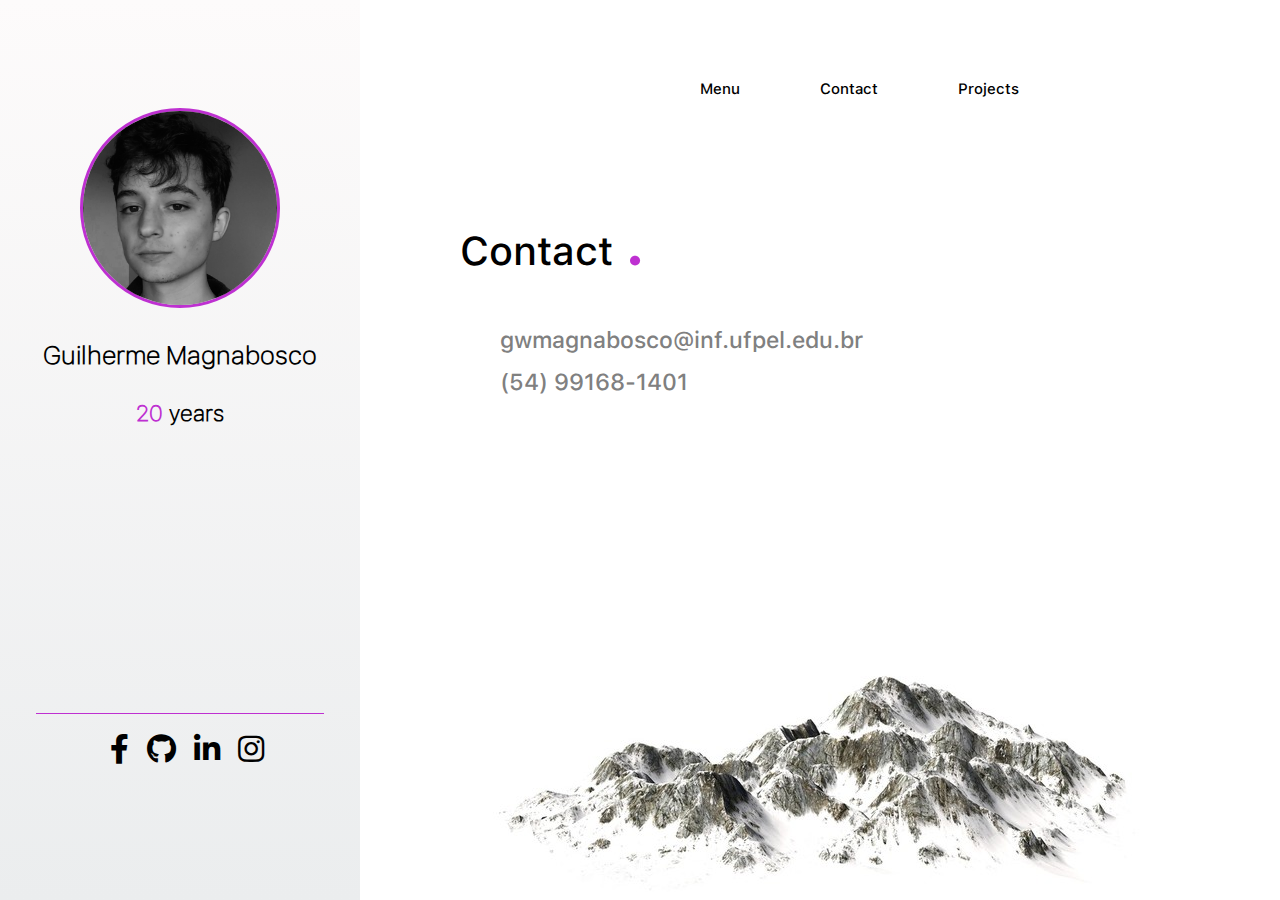
==== contact.html @ a56230af "First commit" ====
<!DOCTYPE html>
<html lang="en">
<head>
    <meta charset="UTF-8">
    <meta name="viewport" content="width=device-width, initial-scale=1.0">
    <title>Gui WM</title>
    <link rel="stylesheet" href="./css/all.css"> 
    <link rel="stylesheet" href="./css/style.css">
</head>
<body>
    <div class="app">
        <div class="intro">
                <img src="./images/me.jpeg" class="me" id="myImg">
                <div id="myModal" class="modal">
                    <!-- The Close Button -->
                    <span class="close">&times;</span>
                  
                    <!-- Modal Content (The Image) -->
                    <img class="modal-content" id="img01">
                  
                    <!-- Modal Caption (Image Text) -->
                    <div id="caption"></div>
                </div>

                <h1>Guilherme Magnabosco</h1>
                <h1 class="age"><spam>20</spam> years</h1>
                <div class="logos">
                    <a href="https://www.facebook.com/guilherme.magnabosco.9" target="_blank"><i class="fab fa-facebook-f"></i></a>
                    <a href="https://github.com/gwmagna22" target="_blank"><i class="fab fa-github"></i></a>
                    <a href="https://www.linkedin.com/in/guilherme-magnabosco-4ab592141/" target="_blank"><i class="fab fa-linkedin-in"></i></a>
                    <a href="https://www.instagram.com/guimagnabosco/?hl=pt" target="_blank"><i class="fab fa-instagram"></i></a>
                </div>  
        </div>
        <div class="experiences">
            <ul>
                <li class="grow"><a href="index.html">Menu</a></li>
                <li class="grow"><a href="contact.html">Contact</a></li>
                <li class="grow"><a href="projects.html">Projects</a></li>
            </ul>
            <div class="info">
                <p>Contact <spam>.</spam></p>
                <div class="text">
                    <p>gwmagnabosco@inf.ufpel.edu.br</p>
                    <p>(54) 99168-1401</p>
                </div>
            </div>
        </div>
    </div>

    <script src="./scripts/script.js"></script>

</body>
</html>
---- css/style.css ----
@font-face {
    src: url(../fonts/SF-Pro-Text-Regular.otf);
    font-family: apple;
}
@font-face {
    src: url(../fonts/SF-Pro-Text-Medium.otf);
    font-family: apple-medium;
}
@font-face {
    src: url(../fonts/SF-Pro-Text-Thin.otf);
    font-family: apple-thin;
}

 * {
    box-sizing: border-box;
    margin: 0;
    padding: 0;
}

html, body {
    height: 100%;
}

.app {
    height: 100%;
    display: flex;
    flex-direction: row;
    position: relative;
}

.intro {
    height: 100%;
    width: 500px;
    background-image: linear-gradient(#fdfbfb, #ebedee);
    text-align: center;
    font-family: apple-thin;
    font-size: 10px;
}

.experiences {
    background-color: white;
    background-image: url("../images/mountain.jpg");
    background-position: center bottom;
    background-repeat: no-repeat;
    width: 100%;
    font-family: apple-medium;
}

.info {
    margin-top: 100px;
    margin-right: 80px;
    margin-left: 100px;
}

.info p {
    font-size: 40px;
    margin-top: 100px;
}
.info p spam {
    color: #be30d1;
    font-size: 70px;
}

.text {
    font-size: 20px;
    color: gray;
    margin-top: 40px;
    text-indent: 40px; 
    margin-right: 100px;
    line-height: 1.6;
    width: 100%;
}

.intro h1 {
    margin-top: 30px;
    font-size: 25px;
}

ul {
    display: flex;
    flex-direction: row;
    justify-content: center;
    margin-top: 80px;
    list-style-type: none;
}


li {
   margin-left: 80px;
   font-size: 15px;
}

.me {
    margin-left: auto;
    margin-right: auto;
    border-radius: 320px;
    width: 200px;
    height: 200px;
    border: 3px solid #be30d1;
    margin-top: 30%;
    transition: all .5s ease-in-out;
}

.me:hover {
    transform: scale(1.2);
    cursor: pointer;
}

.photo {
    height: 120px;
    border-radius: 10px;
    transition: all .5s ease-in-out;
    margin-right: 20px;
    
    border: 3px solid black;

}

.photo:hover {
    transform: scale(1.2);
    cursor: pointer;
}

a {
    color: black;
    text-decoration: none;
}

a:hover {
    color: #be30d1;
}

body ul li.grow {
    transition: all .5s ease-in-out;
}

body ul li.grow:hover {
   transform: scale(1.5);
}

h1.age {
    font-size: 22px;
}

.age spam {
    color: #be30d1;
}

.text p{
    font-size: 23px;
    margin-top: 5px;
}


.logos {
    width: 80%;
    border-top: 1px solid #be30d1;
    margin-left: auto;
    margin-right: auto;
    margin-top: 80%;
}

.fab {
    font-size: 30px;
    margin-top: 20px;
    margin-left: 15px;
    transition: all .5s ease-in-out;
}

/*.fab {
    transition: all .5s ease-in-out
}*/

.fab:hover {
    transform: scale(1.5);
 }

 .project-images {
    width: 100%;
    display: flex;
    flex-direction: row;
    margin-top: 40px;
 }


 /* vai dar merda */

 /* The Modal (background) */
.modal {
    display: none; /* Hidden by default */
    position: fixed; /* Stay in place */
    z-index: 1; /* Sit on top */
    padding-top: 60px; /* Location of the box */
    left: 0;
    top: 0;
    width: 100%; /* Full width */
    height: 100%; /* Full height */
    /*overflow: auto; /* Enable scroll if needed */
    background-color: rgb(0,0,0); /* Fallback color */
    background-color: rgba(0,0,0,0.9); /* Black w/ opacity */
  }
  
  /* Modal Content (Image) */
  .modal-content {
    display: block;
    margin: auto;
    width: 80%;
    max-width: 700px;
    border-radius: 20px;
  }
  
  /* Caption of Modal Image (Image Text) - Same Width as the Image */
  #caption {
    margin: auto;
    display: block;
    width: 80%;
    max-width: 700px;
    text-align: center;
    color: #ccc;
    padding: 10px 0;
    height: 150px;
    font-size: 20px;
  }
  
  /* Add Animation - Zoom in the Modal */
  .modal-content, #caption {
    animation-name: zoom;
    animation-duration: 0.6s;
  }
  
  @keyframes zoom {
    from {transform:scale(0)}
    to {transform:scale(1)}
  }
  
  /* The Close Button */
  .close {
    position: absolute;
    top: 15px;
    right: 35px;
    color: #f1f1f1;
    font-size: 40px;
    font-weight: bold;
    transition: 0.3s;
  }
  
  .close:hover,
  .close:focus {
    color: #bbb;
    text-decoration: none;
    cursor: pointer;
  }
  
  /* 100% Image Width on Smaller Screens */
  @media only screen and (max-width: 700px){

    html, body {
        height: 100%;
    }

    .modal-content {
      width: 60%;
    }

    .app {
        flex-direction: column;
        height: 200%;
        width: 100%;
    }

    .intro {
        height: 100%;
        width: 100%;
        background-image: linear-gradient(#fdfbfb, #ebedee);
        text-align: center;
        font-family: apple-thin;
        font-size: 10px;
    }

    .experiences {
        background-image: none;
        background-position: center bottom;
        background-repeat: no-repeat;
        background-size: 100%;
        width: 100%;
        font-family: apple-medium;
        height: 100%;
    }

    .logos {
        width: 80%;
        position: absolute;
        bottom: 10px;
        left: 10%;
    }

    .me {
        margin-top: 50px;
    }

    ul {
        display: flex;
        justify-content: center;
        margin-top: 20px;
        list-style-type: none;
    }
    
    
    li {
       margin-left: 20px;
       font-size: 12px;
    }

    .info {
        width: 100%;
        margin-top: -100px;
        margin: -100px auto 0 ;
        /*margin-left: 20px;
        margin-right: 20px;*/
    }

    .info p {
        font-size: 20px;
        text-align: center;
    }

    .text {
        max-width: 280px;
        font-size: 15px;
        color: gray;
        margin-top: 10px;
        text-indent: 40px; 
        line-height: 1.3;
        margin-right: 10px;
        margin-bottom: 50px;
        width: 100%;
        margin: 0 auto;
    }

    .text p {
        font-size: 15px;
        color: gray;
        margin-top: 10px;
        margin-left: -50px;
        margin-right: auto;
        
    }

    .project-images {
        width: 100%;
        display: block;
        /*max-width: 400px;*/
        margin: 0 auto;
        margin-top: 0;
        /*margin: 0 auto;*/
        /*width: 200px;*/
    }    

    .projects-logos {
        visibility: hidden;
    }
    .photo {
        display: block;
        margin: 10px auto 0;
    }
    
    

  }
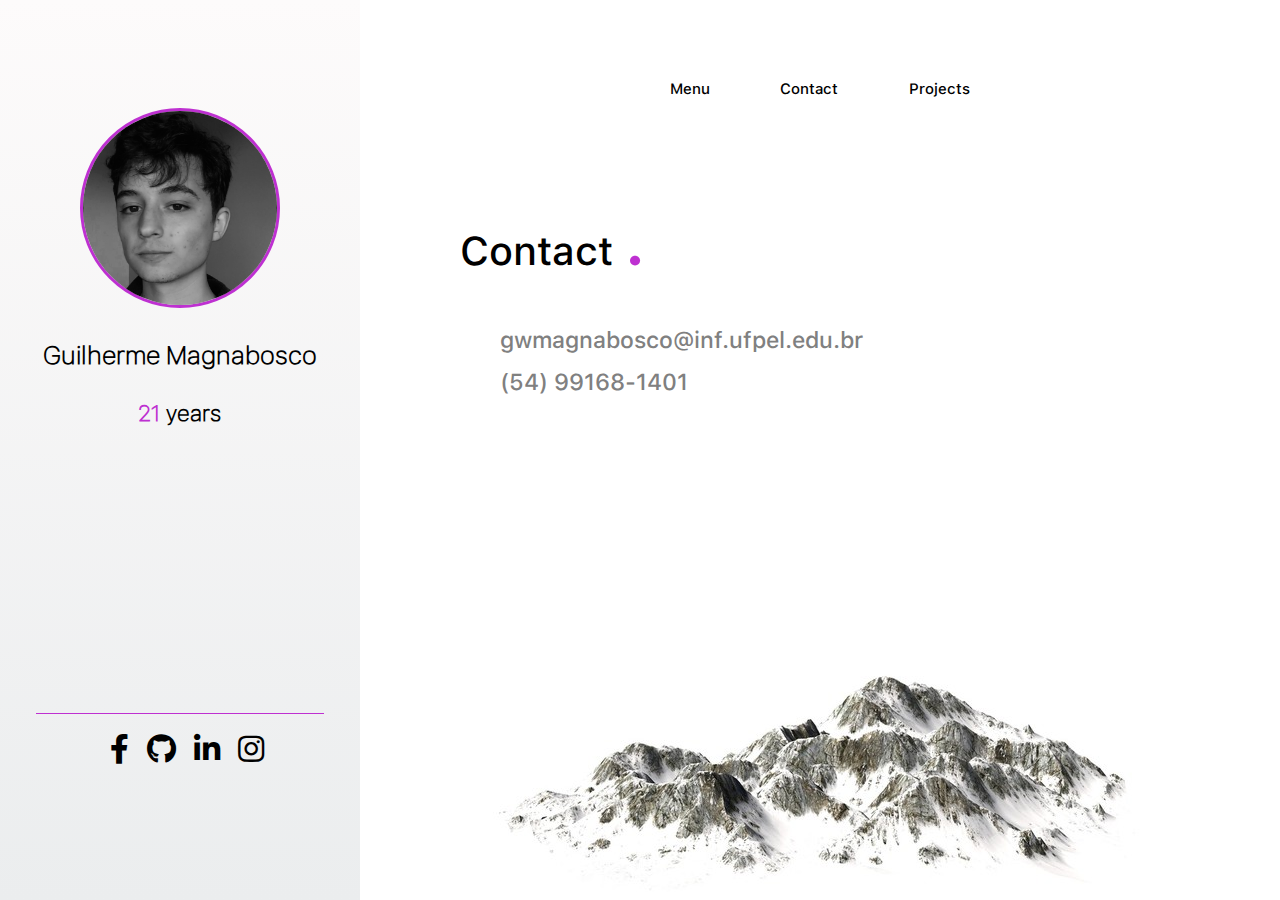
==== commit b8f34d6e: "Adjusting CSS" ====
--- a/contact.html
+++ b/contact.html
@@ -23,7 +23,7 @@
                 </div>
 
                 <h1>Guilherme Magnabosco</h1>
-                <h1 class="age"><spam>20</spam> years</h1>
+                <h1 class="age"><spam>21</spam> years</h1>
                 <div class="logos">
                     <a href="https://www.facebook.com/guilherme.magnabosco.9" target="_blank"><i class="fab fa-facebook-f"></i></a>
                     <a href="https://github.com/gwmagna22" target="_blank"><i class="fab fa-github"></i></a>
--- a/css/style.css
+++ b/css/style.css
@@ -48,9 +48,10 @@
 
 .info {
     margin-top: 100px;
-    margin-right: 80px;
     margin-left: 100px;
-}
+    margin-right: 100px;
+}
+
 
 .info p {
     font-size: 40px;
@@ -78,15 +79,17 @@
 
 ul {
     display: flex;
+    margin: 0 auto;
     flex-direction: row;
-    justify-content: center;
+    justify-content: space-between;
     margin-top: 80px;
     list-style-type: none;
+    max-width: 300px;
 }
 
 
 li {
-   margin-left: 80px;
+   /*margin-right: 80px;*/
    font-size: 15px;
 }
 
@@ -102,7 +105,7 @@
 }
 
 .me:hover {
-    transform: scale(1.2);
+    transform: scale(1.1);
     cursor: pointer;
 }
 
@@ -117,7 +120,7 @@
 }
 
 .photo:hover {
-    transform: scale(1.2);
+    transform: scale(1.1);
     cursor: pointer;
 }
 
@@ -135,7 +138,7 @@
 }
 
 body ul li.grow:hover {
-   transform: scale(1.5);
+   transform: scale(1.2);
 }
 
 h1.age {
@@ -172,7 +175,7 @@
 }*/
 
 .fab:hover {
-    transform: scale(1.5);
+    transform: scale(1.2);
  }
 
  .project-images {
@@ -268,6 +271,10 @@
         width: 100%;
     }
 
+    .app-projects {
+        height: 210%;
+    }
+
     .intro {
         height: 100%;
         width: 100%;
@@ -287,6 +294,10 @@
         height: 100%;
     }
 
+    .experiences-projects {
+        height: 110%;
+    }
+
     .logos {
         width: 80%;
         position: absolute;
@@ -318,6 +329,10 @@
         /*margin-left: 20px;
         margin-right: 20px;*/
     }
+
+    /*.info-projects {
+        margin-top: -130px;
+    }*/
 
     .info p {
         font-size: 20px;
